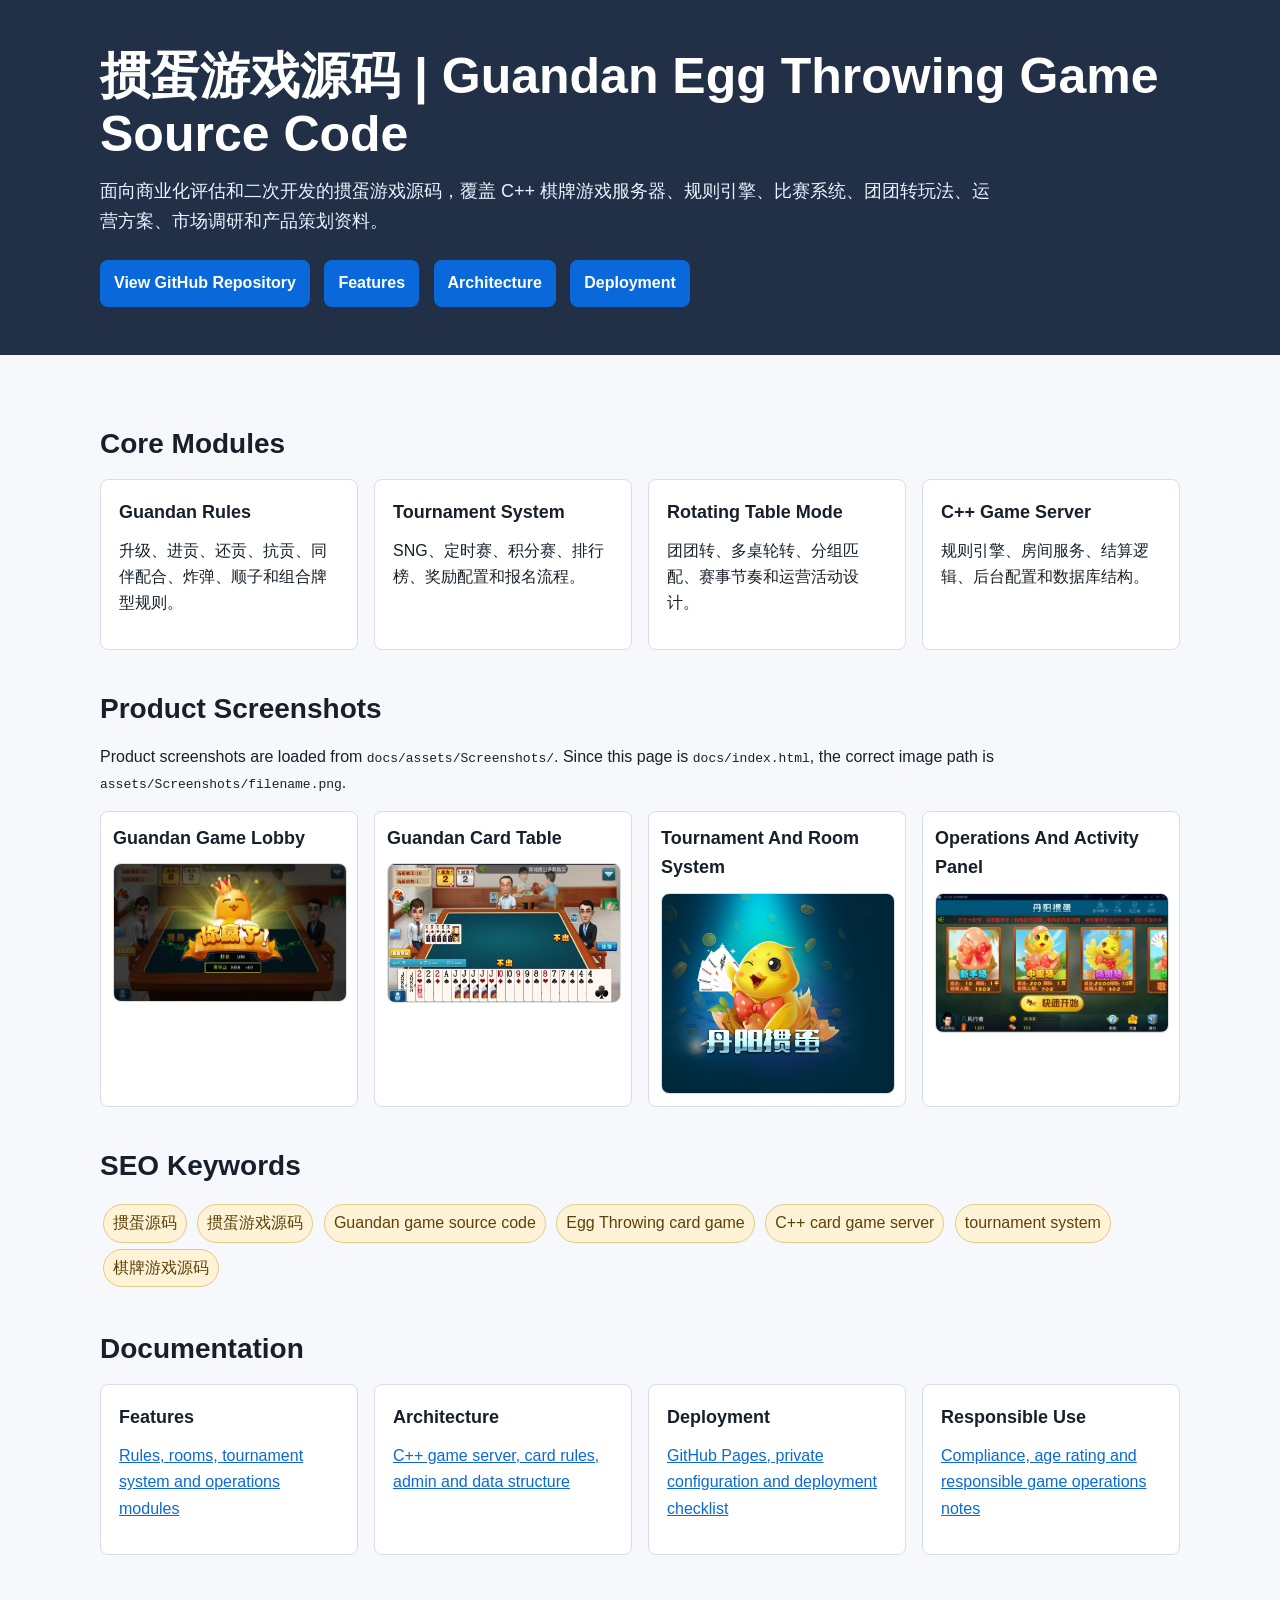
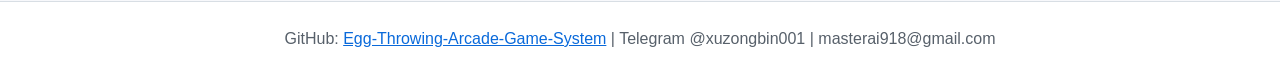
==== docs/index.html @ d01513a2 "Add files via upload" ====
<!doctype html>
<html lang="zh-CN">
<head>
  <meta charset="utf-8">
  <meta name="viewport" content="width=device-width, initial-scale=1">
  <title>Guandan Egg Throwing Game Source Code</title>
  <meta name="description" content="掼蛋游戏源码，Guandan and Egg Throwing arcade card game source code with C++ rule engine, tournament system, rotating-table gameplay, operations plan and market research documents.">
  <meta name="keywords" content="掼蛋源码, 掼蛋游戏源码, Guandan game source code, Egg Throwing card game, C++ card game server, 棋牌游戏源码, tournament system, multiplayer card game">
  <link rel="canonical" href="https://masterai-top.github.io/Egg-Throwing-Arcade-Game-System/">
  <style>
    body {
      font-family: Arial, "Microsoft YaHei", sans-serif;
      margin: 0;
      color: #17202a;
      background: #f7f8fb;
      line-height: 1.65;
    }
    header {
      background: #213047;
      color: white;
      padding: 48px 20px;
    }
    main {
      max-width: 1080px;
      margin: 0 auto;
      padding: 30px 20px 46px;
    }
    .wrap {
      max-width: 1080px;
      margin: 0 auto;
    }
    h1 {
      margin: 0 0 14px;
      font-size: clamp(30px, 5vw, 50px);
      line-height: 1.15;
      letter-spacing: 0;
    }
    h2 {
      margin: 36px 0 12px;
      font-size: 28px;
      letter-spacing: 0;
    }
    h3 {
      margin: 0 0 10px;
      font-size: 18px;
      letter-spacing: 0;
    }
    p {
      margin: 0 0 14px;
    }
    .lead {
      max-width: 900px;
      color: #eaf2ff;
      font-size: 18px;
    }
    .grid {
      display: grid;
      grid-template-columns: repeat(auto-fit, minmax(240px, 1fr));
      gap: 16px;
    }
    .card {
      background: white;
      border: 1px solid #d8dee4;
      border-radius: 8px;
      padding: 18px;
    }
    .screenshot-card {
      padding: 12px;
    }
    .screenshot-card img {
      display: block;
      width: 100%;
      height: auto;
      border-radius: 8px;
      border: 1px solid #d8dee4;
      background: #fff;
    }
    .tag {
      display: inline-block;
      background: #fff3d7;
      border: 1px solid #e4ca85;
      border-radius: 999px;
      padding: 5px 9px;
      margin: 3px;
      color: #5c4209;
    }
    a {
      color: #0969da;
    }
    .button {
      display: inline-block;
      margin: 10px 10px 0 0;
      padding: 10px 14px;
      border-radius: 8px;
      color: #fff;
      background: #0969da;
      text-decoration: none;
      font-weight: 700;
    }
    footer {
      padding: 24px 20px;
      text-align: center;
      color: #57606a;
      background: white;
      border-top: 1px solid #d8dee4;
    }
  </style>
</head>
<body>
  <header>
    <div class="wrap">
      <h1>掼蛋游戏源码 | Guandan Egg Throwing Game Source Code</h1>
      <p class="lead">面向商业化评估和二次开发的掼蛋游戏源码，覆盖 C++ 棋牌游戏服务器、规则引擎、比赛系统、团团转玩法、运营方案、市场调研和产品策划资料。</p>
      <a class="button" href="https://github.com/masterai-top/Egg-Throwing-Arcade-Game-System">View GitHub Repository</a>
      <a class="button" href="features.html">Features</a>
      <a class="button" href="architecture.html">Architecture</a>
      <a class="button" href="deployment.html">Deployment</a>
    </div>
  </header>

  <main>
    <section>
      <h2>Core Modules</h2>
      <div class="grid">
        <div class="card"><h3>Guandan Rules</h3><p>升级、进贡、还贡、抗贡、同伴配合、炸弹、顺子和组合牌型规则。</p></div>
        <div class="card"><h3>Tournament System</h3><p>SNG、定时赛、积分赛、排行榜、奖励配置和报名流程。</p></div>
        <div class="card"><h3>Rotating Table Mode</h3><p>团团转、多桌轮转、分组匹配、赛事节奏和运营活动设计。</p></div>
        <div class="card"><h3>C++ Game Server</h3><p>规则引擎、房间服务、结算逻辑、后台配置和数据库结构。</p></div>
      </div>
    </section>

    <section>
      <h2>Product Screenshots</h2>
      <p>Product screenshots are loaded from <code>docs/assets/Screenshots/</code>. Since this page is <code>docs/index.html</code>, the correct image path is <code>assets/Screenshots/filename.png</code>.</p>
      <div class="grid">
        <div class="card screenshot-card">
          <h3>Guandan Game Lobby</h3>
          <img src="assets/Screenshots/111.png" alt="Guandan Egg Throwing Arcade Game System Lobby Screenshot" loading="lazy">
        </div>
        <div class="card screenshot-card">
          <h3>Guandan Card Table</h3>
          <img src="assets/Screenshots/222.png" alt="Guandan card game source code table gameplay screenshot" loading="lazy">
        </div>
        <div class="card screenshot-card">
          <h3>Tournament And Room System</h3>
          <img src="assets/Screenshots/3333.png" alt="Guandan tournament room system source code screenshot" loading="lazy">
        </div>
        <div class="card screenshot-card">
          <h3>Operations And Activity Panel</h3>
          <img src="assets/Screenshots/4444.png" alt="Egg Throwing arcade card game operations activity panel screenshot" loading="lazy">
        </div>
      </div>
    </section>

    <section>
      <h2>SEO Keywords</h2>
      <p>
        <span class="tag">掼蛋源码</span>
        <span class="tag">掼蛋游戏源码</span>
        <span class="tag">Guandan game source code</span>
        <span class="tag">Egg Throwing card game</span>
        <span class="tag">C++ card game server</span>
        <span class="tag">tournament system</span>
        <span class="tag">棋牌游戏源码</span>
      </p>
    </section>

    <section>
      <h2>Documentation</h2>
      <div class="grid">
        <div class="card"><h3>Features</h3><p><a href="features.html">Rules, rooms, tournament system and operations modules</a></p></div>
        <div class="card"><h3>Architecture</h3><p><a href="architecture.html">C++ game server, card rules, admin and data structure</a></p></div>
        <div class="card"><h3>Deployment</h3><p><a href="deployment.html">GitHub Pages, private configuration and deployment checklist</a></p></div>
        <div class="card"><h3>Responsible Use</h3><p><a href="responsible-use.html">Compliance, age rating and responsible game operations notes</a></p></div>
      </div>
    </section>
  </main>

  <footer>
    GitHub: <a href="https://github.com/masterai-top/Egg-Throwing-Arcade-Game-System">Egg-Throwing-Arcade-Game-System</a>
    | Telegram @xuzongbin001 | masterai918@gmail.com
  </footer>
</body>
</html>
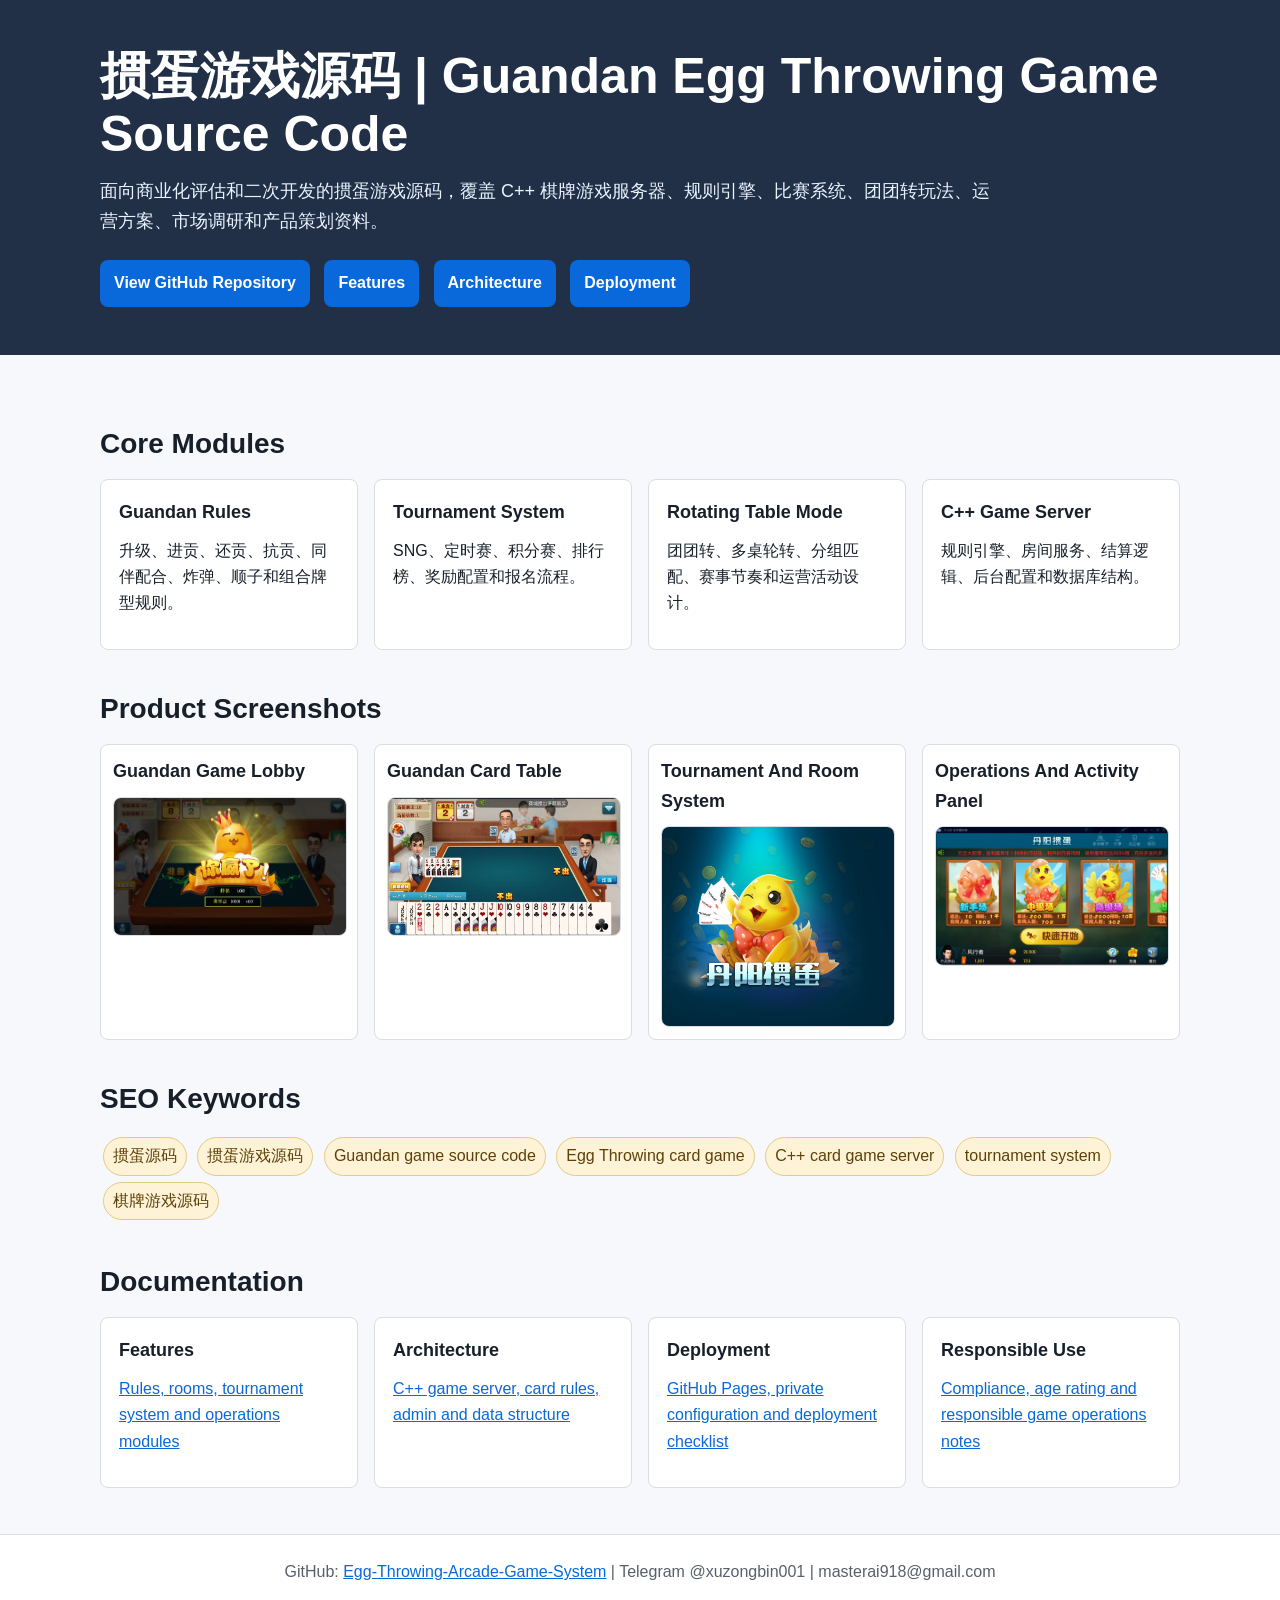
==== commit 4c06f0ea: "Update index.html" ====
--- a/docs/index.html
+++ b/docs/index.html
@@ -1,6 +1,7 @@
 <!doctype html>
 <html lang="zh-CN">
 <head>
+  <meta name="google-site-verification" content="rrp5Uvgzi-1-rMxUBfhV3wjlNrFqzwnqiA4e3qsOLEM" />
   <meta charset="utf-8">
   <meta name="viewport" content="width=device-width, initial-scale=1">
   <title>Guandan Egg Throwing Game Source Code</title>
@@ -131,7 +132,7 @@
 
     <section>
       <h2>Product Screenshots</h2>
-      <p>Product screenshots are loaded from <code>docs/assets/Screenshots/</code>. Since this page is <code>docs/index.html</code>, the correct image path is <code>assets/Screenshots/filename.png</code>.</p>
+
       <div class="grid">
         <div class="card screenshot-card">
           <h3>Guandan Game Lobby</h3>
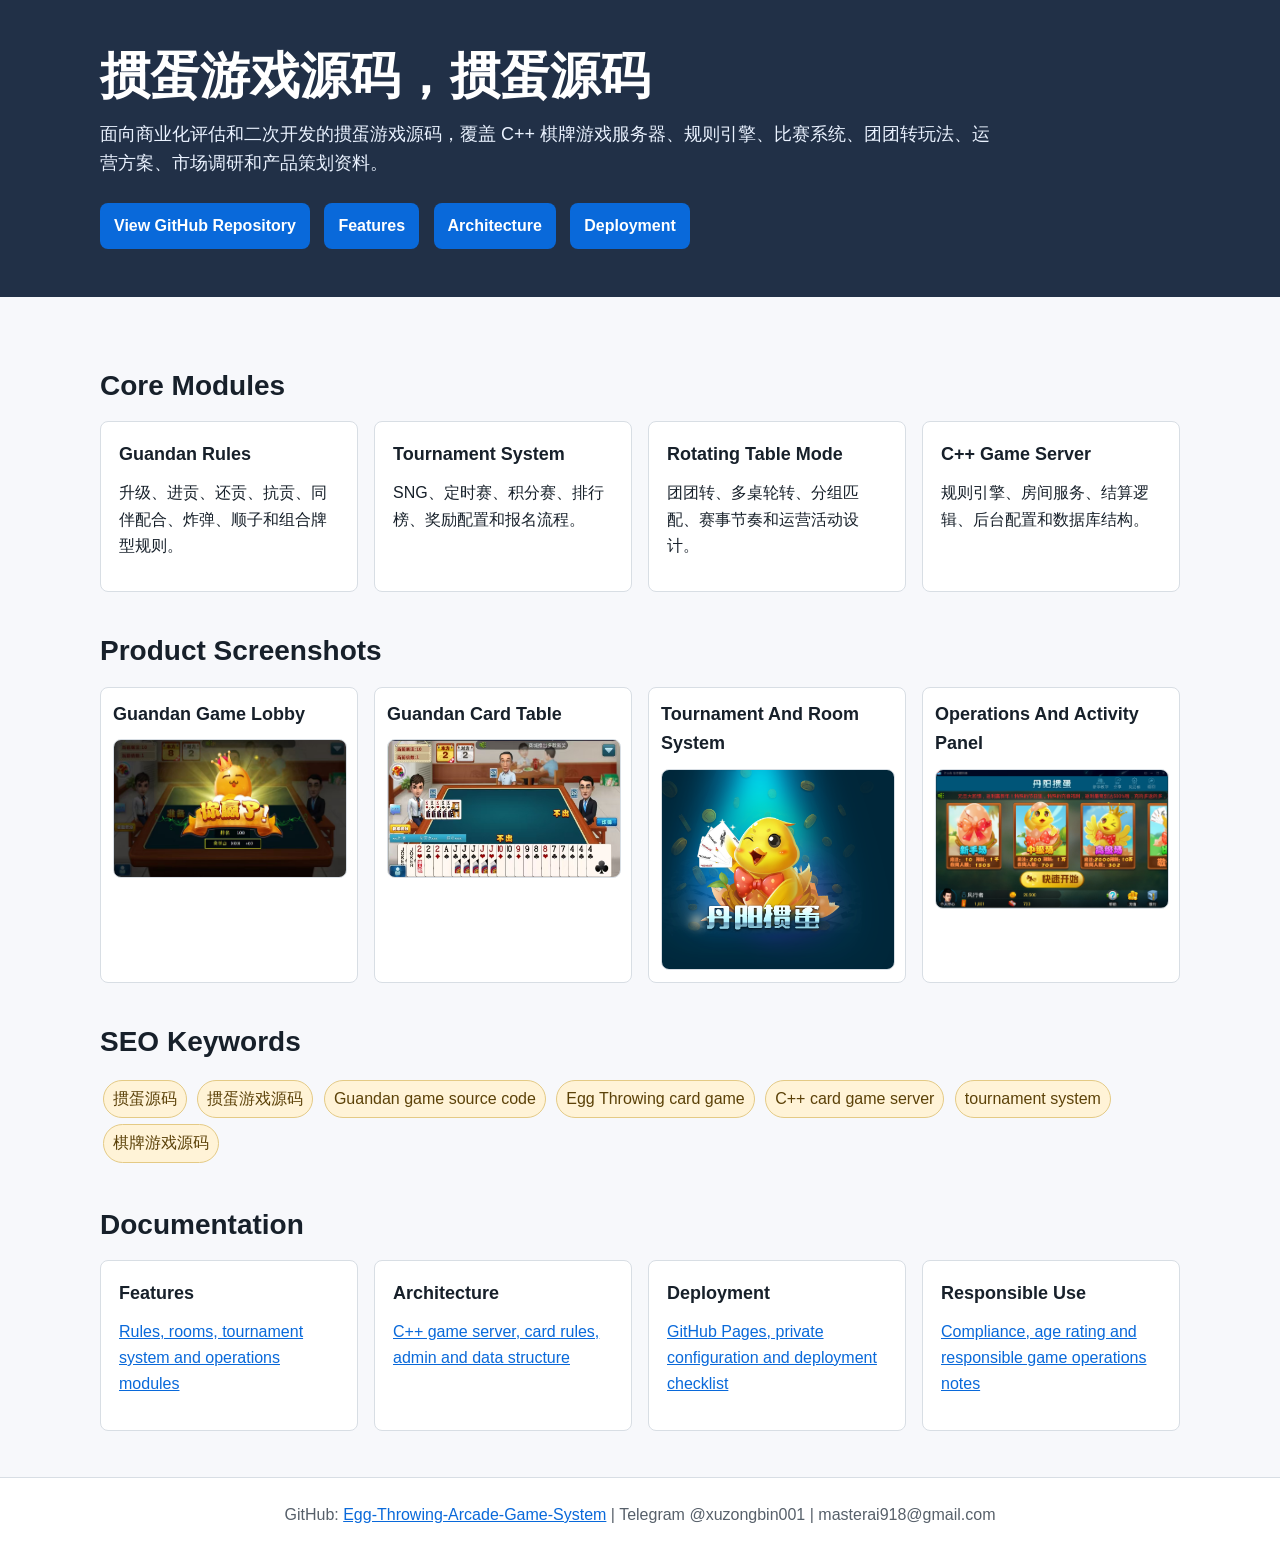
==== commit e49da7d8: "Update index.html" ====
--- a/docs/index.html
+++ b/docs/index.html
@@ -4,9 +4,9 @@
   <meta name="google-site-verification" content="rrp5Uvgzi-1-rMxUBfhV3wjlNrFqzwnqiA4e3qsOLEM" />
   <meta charset="utf-8">
   <meta name="viewport" content="width=device-width, initial-scale=1">
-  <title>Guandan Egg Throwing Game Source Code</title>
-  <meta name="description" content="掼蛋游戏源码，Guandan and Egg Throwing arcade card game source code with C++ rule engine, tournament system, rotating-table gameplay, operations plan and market research documents.">
-  <meta name="keywords" content="掼蛋源码, 掼蛋游戏源码, Guandan game source code, Egg Throwing card game, C++ card game server, 棋牌游戏源码, tournament system, multiplayer card game">
+  <title>掼蛋游戏源码，掼蛋源码</title>
+  <meta name="description" content="掼蛋游戏源码，支持 C++ 规则引擎、比赛系统、团团转玩法、运营后台和商业化部署.">
+  <meta name="keywords" content="掼蛋源码, Egg Throwing Game Source Code, Guandan Game Source Code, C++ card game server, arcade game source code">
   <link rel="canonical" href="https://masterai-top.github.io/Egg-Throwing-Arcade-Game-System/">
   <style>
     body {
@@ -110,7 +110,7 @@
 <body>
   <header>
     <div class="wrap">
-      <h1>掼蛋游戏源码 | Guandan Egg Throwing Game Source Code</h1>
+      <h1>掼蛋游戏源码，掼蛋源码</h1>
       <p class="lead">面向商业化评估和二次开发的掼蛋游戏源码，覆盖 C++ 棋牌游戏服务器、规则引擎、比赛系统、团团转玩法、运营方案、市场调研和产品策划资料。</p>
       <a class="button" href="https://github.com/masterai-top/Egg-Throwing-Arcade-Game-System">View GitHub Repository</a>
       <a class="button" href="features.html">Features</a>
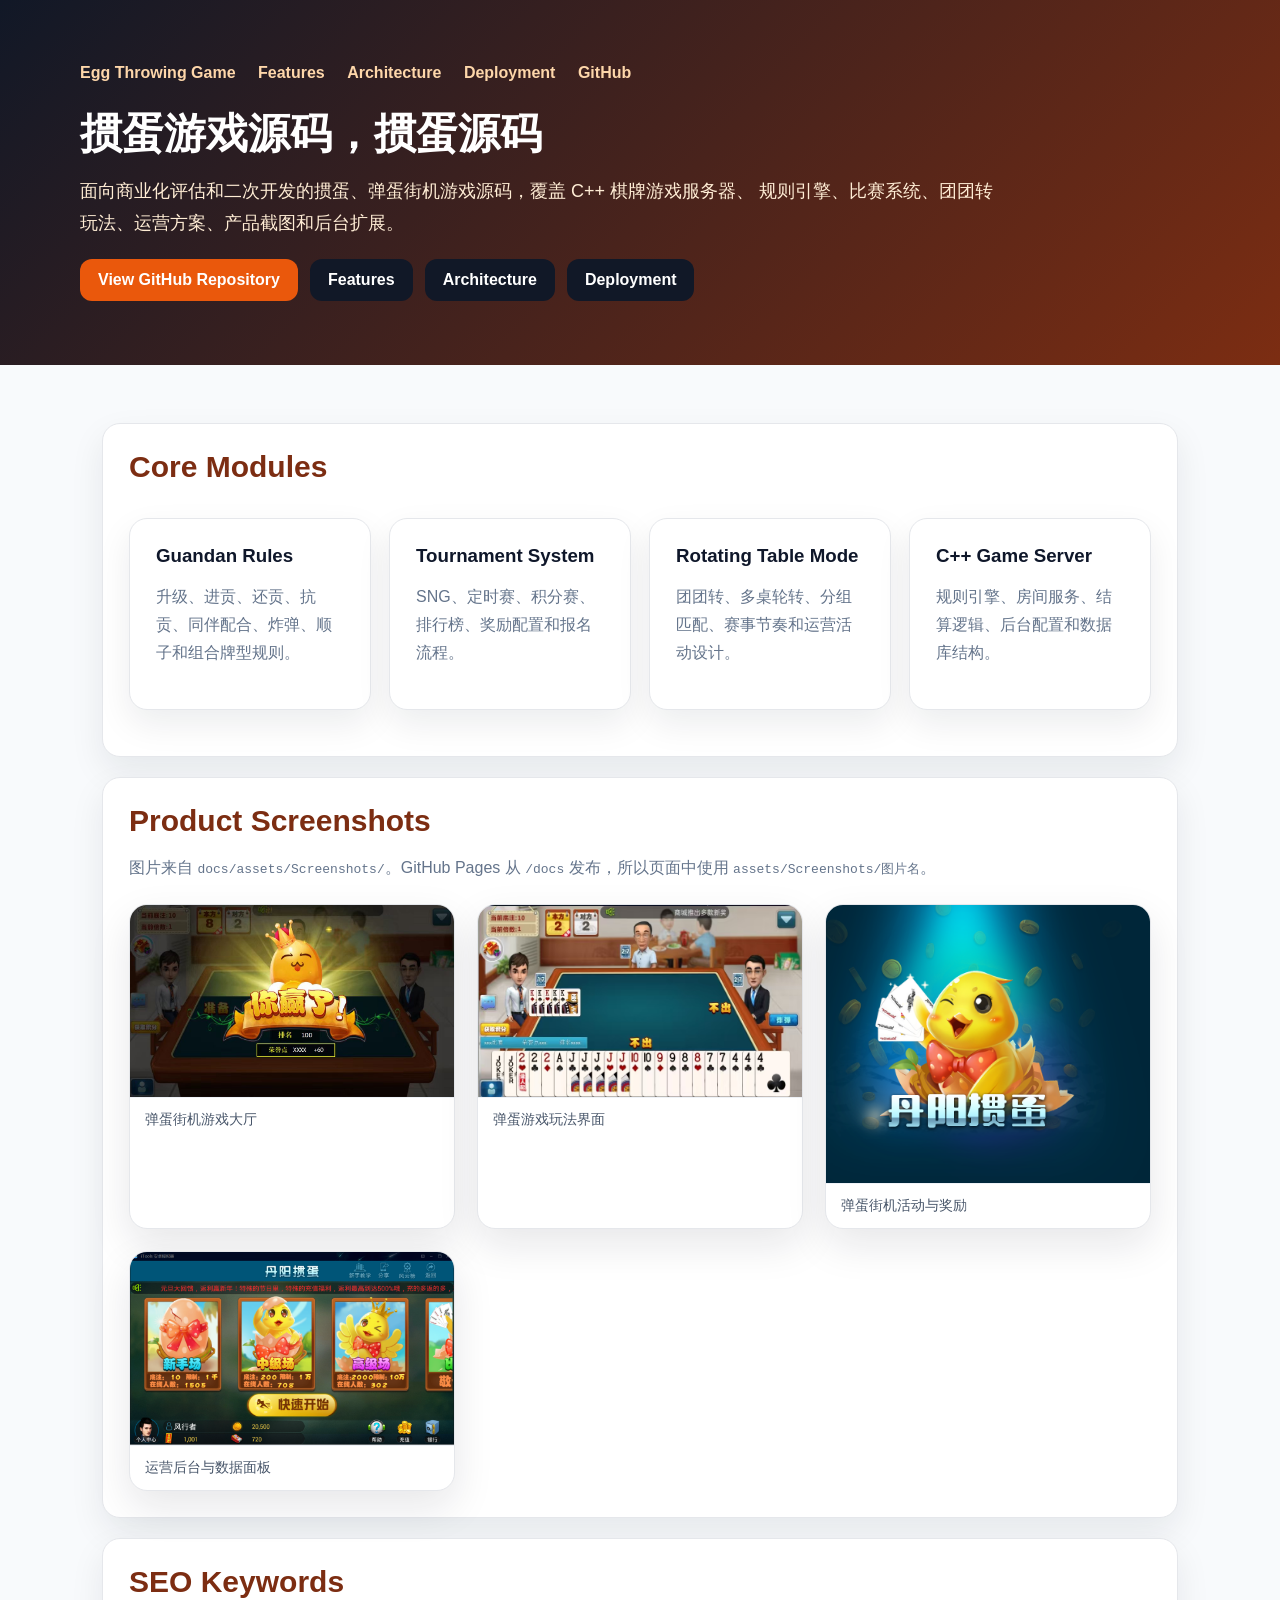
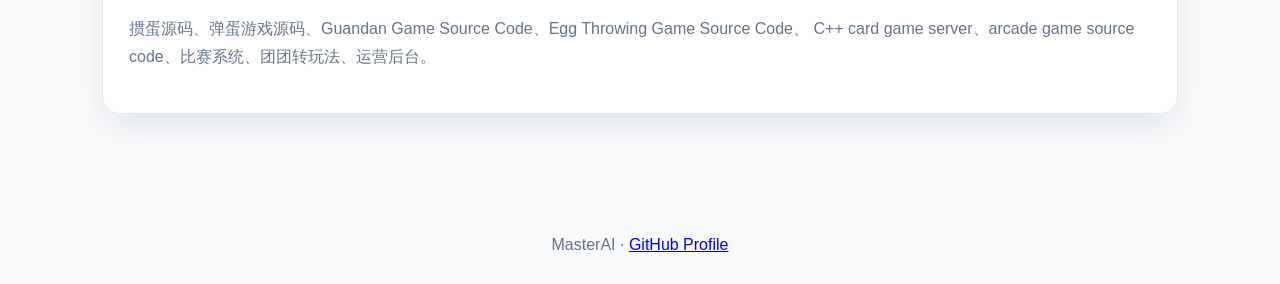
==== commit 19899025: "Add files via upload" ====
--- a/docs/index.html
+++ b/docs/index.html
@@ -1,185 +1,288 @@
-<!doctype html>
-<html lang="zh-CN">
-<head>
-  <meta name="google-site-verification" content="rrp5Uvgzi-1-rMxUBfhV3wjlNrFqzwnqiA4e3qsOLEM" />
-  <meta charset="utf-8">
-  <meta name="viewport" content="width=device-width, initial-scale=1">
-  <title>掼蛋游戏源码，掼蛋源码</title>
-  <meta name="description" content="掼蛋游戏源码，支持 C++ 规则引擎、比赛系统、团团转玩法、运营后台和商业化部署.">
-  <meta name="keywords" content="掼蛋源码, Egg Throwing Game Source Code, Guandan Game Source Code, C++ card game server, arcade game source code">
-  <link rel="canonical" href="https://masterai-top.github.io/Egg-Throwing-Arcade-Game-System/">
-  <style>
-    body {
-      font-family: Arial, "Microsoft YaHei", sans-serif;
-      margin: 0;
-      color: #17202a;
-      background: #f7f8fb;
-      line-height: 1.65;
-    }
-    header {
-      background: #213047;
-      color: white;
-      padding: 48px 20px;
-    }
-    main {
-      max-width: 1080px;
-      margin: 0 auto;
-      padding: 30px 20px 46px;
-    }
-    .wrap {
-      max-width: 1080px;
-      margin: 0 auto;
-    }
-    h1 {
-      margin: 0 0 14px;
-      font-size: clamp(30px, 5vw, 50px);
-      line-height: 1.15;
-      letter-spacing: 0;
-    }
-    h2 {
-      margin: 36px 0 12px;
-      font-size: 28px;
-      letter-spacing: 0;
-    }
-    h3 {
-      margin: 0 0 10px;
-      font-size: 18px;
-      letter-spacing: 0;
-    }
-    p {
-      margin: 0 0 14px;
-    }
-    .lead {
-      max-width: 900px;
-      color: #eaf2ff;
-      font-size: 18px;
-    }
-    .grid {
-      display: grid;
-      grid-template-columns: repeat(auto-fit, minmax(240px, 1fr));
-      gap: 16px;
-    }
-    .card {
-      background: white;
-      border: 1px solid #d8dee4;
-      border-radius: 8px;
-      padding: 18px;
-    }
-    .screenshot-card {
-      padding: 12px;
-    }
-    .screenshot-card img {
-      display: block;
-      width: 100%;
-      height: auto;
-      border-radius: 8px;
-      border: 1px solid #d8dee4;
-      background: #fff;
-    }
-    .tag {
-      display: inline-block;
-      background: #fff3d7;
-      border: 1px solid #e4ca85;
-      border-radius: 999px;
-      padding: 5px 9px;
-      margin: 3px;
-      color: #5c4209;
-    }
-    a {
-      color: #0969da;
-    }
-    .button {
-      display: inline-block;
-      margin: 10px 10px 0 0;
-      padding: 10px 14px;
-      border-radius: 8px;
-      color: #fff;
-      background: #0969da;
-      text-decoration: none;
-      font-weight: 700;
-    }
-    footer {
-      padding: 24px 20px;
-      text-align: center;
-      color: #57606a;
-      background: white;
-      border-top: 1px solid #d8dee4;
-    }
-  </style>
-</head>
-<body>
-  <header>
-    <div class="wrap">
-      <h1>掼蛋游戏源码，掼蛋源码</h1>
-      <p class="lead">面向商业化评估和二次开发的掼蛋游戏源码，覆盖 C++ 棋牌游戏服务器、规则引擎、比赛系统、团团转玩法、运营方案、市场调研和产品策划资料。</p>
-      <a class="button" href="https://github.com/masterai-top/Egg-Throwing-Arcade-Game-System">View GitHub Repository</a>
-      <a class="button" href="features.html">Features</a>
-      <a class="button" href="architecture.html">Architecture</a>
-      <a class="button" href="deployment.html">Deployment</a>
-    </div>
-  </header>
-
-  <main>
-    <section>
-      <h2>Core Modules</h2>
-      <div class="grid">
-        <div class="card"><h3>Guandan Rules</h3><p>升级、进贡、还贡、抗贡、同伴配合、炸弹、顺子和组合牌型规则。</p></div>
-        <div class="card"><h3>Tournament System</h3><p>SNG、定时赛、积分赛、排行榜、奖励配置和报名流程。</p></div>
-        <div class="card"><h3>Rotating Table Mode</h3><p>团团转、多桌轮转、分组匹配、赛事节奏和运营活动设计。</p></div>
-        <div class="card"><h3>C++ Game Server</h3><p>规则引擎、房间服务、结算逻辑、后台配置和数据库结构。</p></div>
-      </div>
-    </section>
-
-    <section>
-      <h2>Product Screenshots</h2>
-
-      <div class="grid">
-        <div class="card screenshot-card">
-          <h3>Guandan Game Lobby</h3>
-          <img src="assets/Screenshots/111.png" alt="Guandan Egg Throwing Arcade Game System Lobby Screenshot" loading="lazy">
-        </div>
-        <div class="card screenshot-card">
-          <h3>Guandan Card Table</h3>
-          <img src="assets/Screenshots/222.png" alt="Guandan card game source code table gameplay screenshot" loading="lazy">
-        </div>
-        <div class="card screenshot-card">
-          <h3>Tournament And Room System</h3>
-          <img src="assets/Screenshots/3333.png" alt="Guandan tournament room system source code screenshot" loading="lazy">
-        </div>
-        <div class="card screenshot-card">
-          <h3>Operations And Activity Panel</h3>
-          <img src="assets/Screenshots/4444.png" alt="Egg Throwing arcade card game operations activity panel screenshot" loading="lazy">
-        </div>
-      </div>
-    </section>
-
-    <section>
-      <h2>SEO Keywords</h2>
-      <p>
-        <span class="tag">掼蛋源码</span>
-        <span class="tag">掼蛋游戏源码</span>
-        <span class="tag">Guandan game source code</span>
-        <span class="tag">Egg Throwing card game</span>
-        <span class="tag">C++ card game server</span>
-        <span class="tag">tournament system</span>
-        <span class="tag">棋牌游戏源码</span>
-      </p>
-    </section>
-
-    <section>
-      <h2>Documentation</h2>
-      <div class="grid">
-        <div class="card"><h3>Features</h3><p><a href="features.html">Rules, rooms, tournament system and operations modules</a></p></div>
-        <div class="card"><h3>Architecture</h3><p><a href="architecture.html">C++ game server, card rules, admin and data structure</a></p></div>
-        <div class="card"><h3>Deployment</h3><p><a href="deployment.html">GitHub Pages, private configuration and deployment checklist</a></p></div>
-        <div class="card"><h3>Responsible Use</h3><p><a href="responsible-use.html">Compliance, age rating and responsible game operations notes</a></p></div>
-      </div>
-    </section>
-  </main>
-
-  <footer>
-    GitHub: <a href="https://github.com/masterai-top/Egg-Throwing-Arcade-Game-System">Egg-Throwing-Arcade-Game-System</a>
-    | Telegram @xuzongbin001 | masterai918@gmail.com
-  </footer>
-</body>
-</html>
+<!doctype html>
+<html lang="zh-CN">
+<head>
+  <meta name="google-site-verification" content="rrp5Uvgzi-1-rMxUBfhV3wjlNrFqzwnqiA4e3qsOLEM">
+  <meta charset="utf-8">
+  <meta name="viewport" content="width=device-width, initial-scale=1">
+
+  <title>掼蛋游戏源码，掼蛋源码</title>
+  <meta name="description" content="掼蛋弹蛋街机游戏源码，支持 C++ 规则引擎、比赛系统、团团转玩法、运营后台和商业化部署。">
+  <meta name="keywords" content="掼蛋源码, 弹蛋游戏源码, Egg Throwing Game Source Code, Guandan Game Source Code, C++ card game server, arcade game source code">
+  <meta name="robots" content="index,follow,max-image-preview:large">
+  <link rel="canonical" href="https://masterai-top.github.io/Egg-Throwing-Arcade-Game-System/">
+
+  <meta property="og:type" content="website">
+  <meta property="og:title" content="Guandan Egg Throwing Game Source Code">
+  <meta property="og:description" content="掼蛋弹蛋街机游戏源码，支持 C++ 规则引擎、比赛系统、团团转玩法和运营后台。">
+  <meta property="og:url" content="https://masterai-top.github.io/Egg-Throwing-Arcade-Game-System/">
+  <meta property="og:image" content="https://masterai-top.github.io/Egg-Throwing-Arcade-Game-System/assets/Screenshots/111.png">
+  <meta name="twitter:card" content="summary_large_image">
+
+  <style>
+    :root {
+      --bg: #f8fafc;
+      --card: #ffffff;
+      --text: #172033;
+      --muted: #64748b;
+      --primary: #b45309;
+      --primary-dark: #7c2d12;
+      --line: #e5e7eb;
+    }
+
+    * { box-sizing: border-box; }
+
+    body {
+      margin: 0;
+      font-family: Arial, Helvetica, sans-serif;
+      background: var(--bg);
+      color: var(--text);
+    }
+
+    header {
+      padding: 64px 24px;
+      background: linear-gradient(135deg, #111827, #7c2d12);
+      color: #fff;
+    }
+
+    .wrap {
+      max-width: 1120px;
+      margin: 0 auto;
+    }
+
+    nav {
+      margin-bottom: 28px;
+    }
+
+    nav a {
+      color: #fed7aa;
+      margin-right: 18px;
+      text-decoration: none;
+      font-weight: 700;
+    }
+
+    h1 {
+      font-size: 42px;
+      line-height: 1.15;
+      margin: 18px 0 14px;
+    }
+
+    header p {
+      max-width: 920px;
+      color: #ffedd5;
+      font-size: 18px;
+      line-height: 1.75;
+    }
+
+    main {
+      max-width: 1120px;
+      margin: 0 auto;
+      padding: 38px 22px 72px;
+    }
+
+    h2 {
+      color: var(--primary-dark);
+      font-size: 30px;
+      margin: 0 0 14px;
+    }
+
+    h3 {
+      margin: 0 0 10px;
+      color: #0f172a;
+    }
+
+    p, li {
+      color: var(--muted);
+      line-height: 1.75;
+    }
+
+    .card {
+      background: var(--card);
+      border: 1px solid var(--line);
+      border-radius: 18px;
+      padding: 26px;
+      margin: 20px 0;
+      box-shadow: 0 14px 34px rgba(15, 23, 42, .08);
+    }
+
+    .grid {
+      display: grid;
+      grid-template-columns: repeat(auto-fit, minmax(240px, 1fr));
+      gap: 18px;
+    }
+
+    .actions {
+      display: flex;
+      flex-wrap: wrap;
+      gap: 12px;
+      margin-top: 20px;
+    }
+
+    .button {
+      display: inline-block;
+      padding: 12px 18px;
+      border-radius: 12px;
+      background: #ea580c;
+      color: #fff;
+      text-decoration: none;
+      font-weight: 700;
+    }
+
+    .button.secondary {
+      background: #111827;
+    }
+
+    .gallery {
+      display: grid;
+      grid-template-columns: repeat(auto-fit, minmax(260px, 1fr));
+      gap: 22px;
+      margin-top: 22px;
+    }
+
+    .gallery figure {
+      margin: 0;
+      background: #fff;
+      border: 1px solid var(--line);
+      border-radius: 18px;
+      overflow: hidden;
+      box-shadow: 0 16px 40px rgba(15, 23, 42, .10);
+    }
+
+    .gallery img {
+      display: block;
+      width: 100%;
+      height: auto;
+      background: #eef2f7;
+    }
+
+    .gallery figcaption {
+      padding: 13px 15px;
+      color: #475569;
+      font-size: 14px;
+      border-top: 1px solid #eef2f7;
+    }
+
+    footer {
+      padding: 30px;
+      text-align: center;
+      color: var(--muted);
+    }
+  </style>
+
+  <script type="application/ld+json">
+  {
+    "@context": "https://schema.org",
+    "@graph": [
+      {
+        "@type": "SoftwareSourceCode",
+        "name": "Guandan Egg Throwing Game Source Code",
+        "alternateName": "掼蛋弹蛋游戏源码",
+        "description": "Guandan and Egg Throwing arcade game source code with C++ rule engine, tournament system, rotating table mode and admin backend.",
+        "codeRepository": "https://github.com/masterai-top/Egg-Throwing-Arcade-Game-System",
+        "url": "https://masterai-top.github.io/Egg-Throwing-Arcade-Game-System/",
+        "programmingLanguage": ["C++", "JavaScript", "HTML"],
+        "runtimePlatform": "Game server and web client",
+        "applicationCategory": "GameApplication",
+        "author": {
+          "@type": "Organization",
+          "name": "MasterAI",
+          "url": "https://github.com/masterai-top"
+        }
+      },
+      {
+        "@type": "WebPage",
+        "name": "掼蛋弹蛋游戏源码",
+        "url": "https://masterai-top.github.io/Egg-Throwing-Arcade-Game-System/",
+        "description": "掼蛋弹蛋街机游戏源码，支持 C++ 规则引擎、比赛系统、团团转玩法、运营后台和商业化部署。",
+        "image": "https://masterai-top.github.io/Egg-Throwing-Arcade-Game-System/assets/Screenshots/111.png",
+        "inLanguage": "zh-CN"
+      }
+    ]
+  }
+  </script>
+</head>
+<body>
+  <header>
+    <div class="wrap">
+      <nav aria-label="主导航">
+        <a href="index.html">Egg Throwing Game</a>
+        <a href="features.html">Features</a>
+        <a href="architecture.html">Architecture</a>
+        <a href="deployment.html">Deployment</a>
+        <a href="https://github.com/masterai-top/Egg-Throwing-Arcade-Game-System">GitHub</a>
+      </nav>
+
+      <h1>掼蛋游戏源码，掼蛋源码</h1>
+      <p>
+        面向商业化评估和二次开发的掼蛋、弹蛋街机游戏源码，覆盖 C++ 棋牌游戏服务器、
+        规则引擎、比赛系统、团团转玩法、运营方案、产品截图和后台扩展。
+      </p>
+
+      <div class="actions">
+        <a class="button" href="https://github.com/masterai-top/Egg-Throwing-Arcade-Game-System">View GitHub Repository</a>
+        <a class="button secondary" href="features.html">Features</a>
+        <a class="button secondary" href="architecture.html">Architecture</a>
+        <a class="button secondary" href="deployment.html">Deployment</a>
+      </div>
+    </div>
+  </header>
+
+  <main>
+    <section class="card">
+      <h2>Core Modules</h2>
+      <div class="grid">
+        <div class="card">
+          <h3>Guandan Rules</h3>
+          <p>升级、进贡、还贡、抗贡、同伴配合、炸弹、顺子和组合牌型规则。</p>
+        </div>
+        <div class="card">
+          <h3>Tournament System</h3>
+          <p>SNG、定时赛、积分赛、排行榜、奖励配置和报名流程。</p>
+        </div>
+        <div class="card">
+          <h3>Rotating Table Mode</h3>
+          <p>团团转、多桌轮转、分组匹配、赛事节奏和运营活动设计。</p>
+        </div>
+        <div class="card">
+          <h3>C++ Game Server</h3>
+          <p>规则引擎、房间服务、结算逻辑、后台配置和数据库结构。</p>
+        </div>
+      </div>
+    </section>
+
+    <section class="card" id="screenshots">
+      <h2>Product Screenshots</h2>
+      <p>图片来自 <code>docs/assets/Screenshots/</code>。GitHub Pages 从 <code>/docs</code> 发布，所以页面中使用 <code>assets/Screenshots/图片名</code>。</p>
+      <div class="gallery">
+        <figure>
+          <img loading="lazy" src="assets/Screenshots/111.png" alt="弹蛋街机游戏大厅">
+          <figcaption>弹蛋街机游戏大厅</figcaption>
+        </figure>
+        <figure>
+          <img loading="lazy" src="assets/Screenshots/222.png" alt="弹蛋游戏玩法界面">
+          <figcaption>弹蛋游戏玩法界面</figcaption>
+        </figure>
+        <figure>
+          <img loading="lazy" src="assets/Screenshots/3333.png" alt="弹蛋街机活动与奖励">
+          <figcaption>弹蛋街机活动与奖励</figcaption>
+        </figure>
+        <figure>
+          <img loading="lazy" src="assets/Screenshots/4444.png" alt="运营后台与数据面板">
+          <figcaption>运营后台与数据面板</figcaption>
+        </figure>
+      </div>
+    </section>
+
+    <section class="card">
+      <h2>SEO Keywords</h2>
+      <p>
+        掼蛋源码、弹蛋游戏源码、Guandan Game Source Code、Egg Throwing Game Source Code、
+        C++ card game server、arcade game source code、比赛系统、团团转玩法、运营后台。
+      </p>
+    </section>
+  </main>
+
+  <footer>
+    MasterAI · <a href="https://github.com/masterai-top">GitHub Profile</a>
+  </footer>
+</body>
+</html>
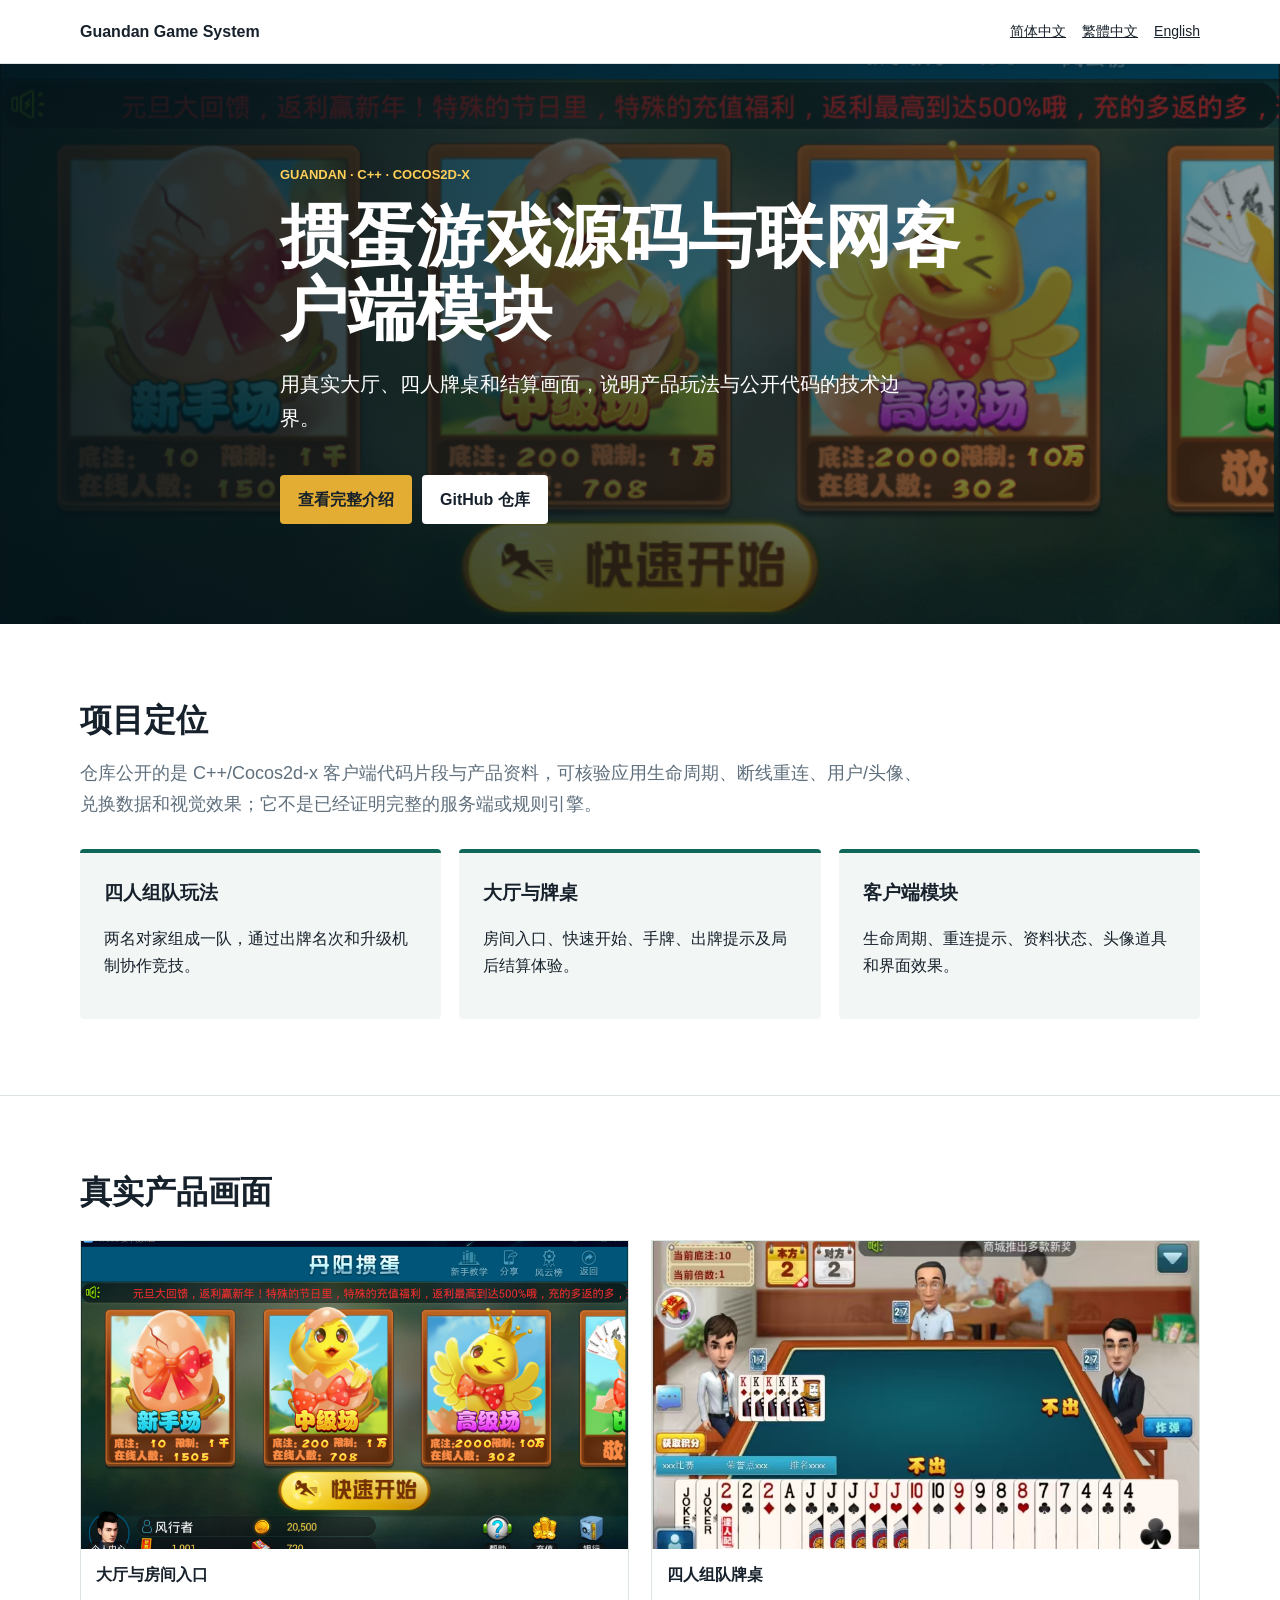
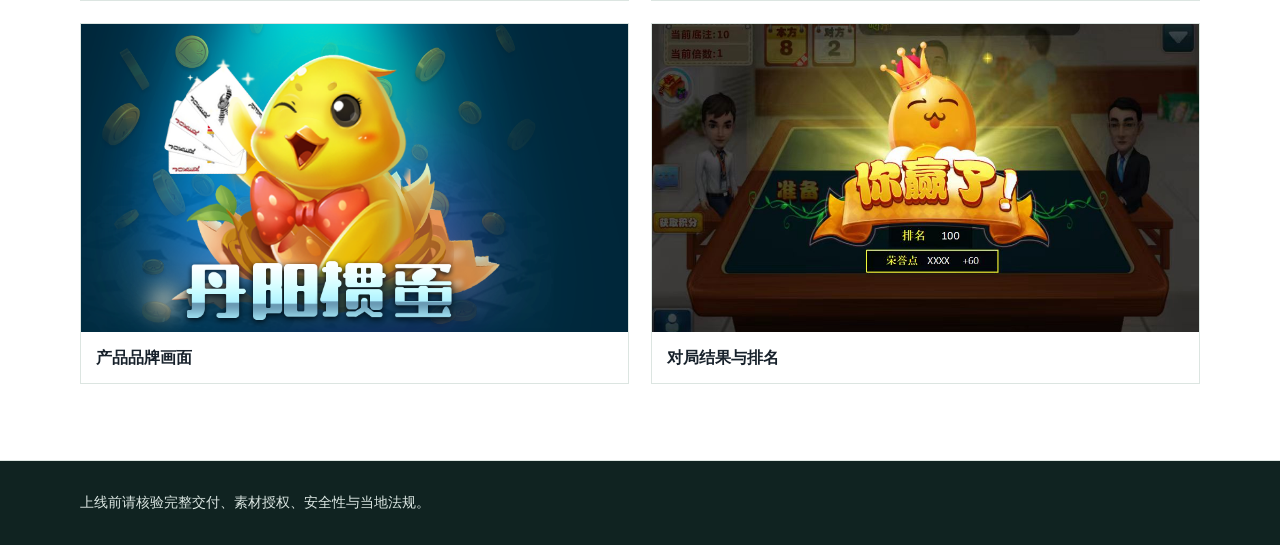
==== commit cbcec052: "Add files via upload" ====
--- a/docs/index.html
+++ b/docs/index.html
@@ -1,288 +1 @@
-<!doctype html>
-<html lang="zh-CN">
-<head>
-  <meta name="google-site-verification" content="rrp5Uvgzi-1-rMxUBfhV3wjlNrFqzwnqiA4e3qsOLEM">
-  <meta charset="utf-8">
-  <meta name="viewport" content="width=device-width, initial-scale=1">
-
-  <title>掼蛋游戏源码，掼蛋源码</title>
-  <meta name="description" content="掼蛋弹蛋街机游戏源码，支持 C++ 规则引擎、比赛系统、团团转玩法、运营后台和商业化部署。">
-  <meta name="keywords" content="掼蛋源码, 弹蛋游戏源码, Egg Throwing Game Source Code, Guandan Game Source Code, C++ card game server, arcade game source code">
-  <meta name="robots" content="index,follow,max-image-preview:large">
-  <link rel="canonical" href="https://masterai-top.github.io/Egg-Throwing-Arcade-Game-System/">
-
-  <meta property="og:type" content="website">
-  <meta property="og:title" content="Guandan Egg Throwing Game Source Code">
-  <meta property="og:description" content="掼蛋弹蛋街机游戏源码，支持 C++ 规则引擎、比赛系统、团团转玩法和运营后台。">
-  <meta property="og:url" content="https://masterai-top.github.io/Egg-Throwing-Arcade-Game-System/">
-  <meta property="og:image" content="https://masterai-top.github.io/Egg-Throwing-Arcade-Game-System/assets/Screenshots/111.png">
-  <meta name="twitter:card" content="summary_large_image">
-
-  <style>
-    :root {
-      --bg: #f8fafc;
-      --card: #ffffff;
-      --text: #172033;
-      --muted: #64748b;
-      --primary: #b45309;
-      --primary-dark: #7c2d12;
-      --line: #e5e7eb;
-    }
-
-    * { box-sizing: border-box; }
-
-    body {
-      margin: 0;
-      font-family: Arial, Helvetica, sans-serif;
-      background: var(--bg);
-      color: var(--text);
-    }
-
-    header {
-      padding: 64px 24px;
-      background: linear-gradient(135deg, #111827, #7c2d12);
-      color: #fff;
-    }
-
-    .wrap {
-      max-width: 1120px;
-      margin: 0 auto;
-    }
-
-    nav {
-      margin-bottom: 28px;
-    }
-
-    nav a {
-      color: #fed7aa;
-      margin-right: 18px;
-      text-decoration: none;
-      font-weight: 700;
-    }
-
-    h1 {
-      font-size: 42px;
-      line-height: 1.15;
-      margin: 18px 0 14px;
-    }
-
-    header p {
-      max-width: 920px;
-      color: #ffedd5;
-      font-size: 18px;
-      line-height: 1.75;
-    }
-
-    main {
-      max-width: 1120px;
-      margin: 0 auto;
-      padding: 38px 22px 72px;
-    }
-
-    h2 {
-      color: var(--primary-dark);
-      font-size: 30px;
-      margin: 0 0 14px;
-    }
-
-    h3 {
-      margin: 0 0 10px;
-      color: #0f172a;
-    }
-
-    p, li {
-      color: var(--muted);
-      line-height: 1.75;
-    }
-
-    .card {
-      background: var(--card);
-      border: 1px solid var(--line);
-      border-radius: 18px;
-      padding: 26px;
-      margin: 20px 0;
-      box-shadow: 0 14px 34px rgba(15, 23, 42, .08);
-    }
-
-    .grid {
-      display: grid;
-      grid-template-columns: repeat(auto-fit, minmax(240px, 1fr));
-      gap: 18px;
-    }
-
-    .actions {
-      display: flex;
-      flex-wrap: wrap;
-      gap: 12px;
-      margin-top: 20px;
-    }
-
-    .button {
-      display: inline-block;
-      padding: 12px 18px;
-      border-radius: 12px;
-      background: #ea580c;
-      color: #fff;
-      text-decoration: none;
-      font-weight: 700;
-    }
-
-    .button.secondary {
-      background: #111827;
-    }
-
-    .gallery {
-      display: grid;
-      grid-template-columns: repeat(auto-fit, minmax(260px, 1fr));
-      gap: 22px;
-      margin-top: 22px;
-    }
-
-    .gallery figure {
-      margin: 0;
-      background: #fff;
-      border: 1px solid var(--line);
-      border-radius: 18px;
-      overflow: hidden;
-      box-shadow: 0 16px 40px rgba(15, 23, 42, .10);
-    }
-
-    .gallery img {
-      display: block;
-      width: 100%;
-      height: auto;
-      background: #eef2f7;
-    }
-
-    .gallery figcaption {
-      padding: 13px 15px;
-      color: #475569;
-      font-size: 14px;
-      border-top: 1px solid #eef2f7;
-    }
-
-    footer {
-      padding: 30px;
-      text-align: center;
-      color: var(--muted);
-    }
-  </style>
-
-  <script type="application/ld+json">
-  {
-    "@context": "https://schema.org",
-    "@graph": [
-      {
-        "@type": "SoftwareSourceCode",
-        "name": "Guandan Egg Throwing Game Source Code",
-        "alternateName": "掼蛋弹蛋游戏源码",
-        "description": "Guandan and Egg Throwing arcade game source code with C++ rule engine, tournament system, rotating table mode and admin backend.",
-        "codeRepository": "https://github.com/masterai-top/Egg-Throwing-Arcade-Game-System",
-        "url": "https://masterai-top.github.io/Egg-Throwing-Arcade-Game-System/",
-        "programmingLanguage": ["C++", "JavaScript", "HTML"],
-        "runtimePlatform": "Game server and web client",
-        "applicationCategory": "GameApplication",
-        "author": {
-          "@type": "Organization",
-          "name": "MasterAI",
-          "url": "https://github.com/masterai-top"
-        }
-      },
-      {
-        "@type": "WebPage",
-        "name": "掼蛋弹蛋游戏源码",
-        "url": "https://masterai-top.github.io/Egg-Throwing-Arcade-Game-System/",
-        "description": "掼蛋弹蛋街机游戏源码，支持 C++ 规则引擎、比赛系统、团团转玩法、运营后台和商业化部署。",
-        "image": "https://masterai-top.github.io/Egg-Throwing-Arcade-Game-System/assets/Screenshots/111.png",
-        "inLanguage": "zh-CN"
-      }
-    ]
-  }
-  </script>
-</head>
-<body>
-  <header>
-    <div class="wrap">
-      <nav aria-label="主导航">
-        <a href="index.html">Egg Throwing Game</a>
-        <a href="features.html">Features</a>
-        <a href="architecture.html">Architecture</a>
-        <a href="deployment.html">Deployment</a>
-        <a href="https://github.com/masterai-top/Egg-Throwing-Arcade-Game-System">GitHub</a>
-      </nav>
-
-      <h1>掼蛋游戏源码，掼蛋源码</h1>
-      <p>
-        面向商业化评估和二次开发的掼蛋、弹蛋街机游戏源码，覆盖 C++ 棋牌游戏服务器、
-        规则引擎、比赛系统、团团转玩法、运营方案、产品截图和后台扩展。
-      </p>
-
-      <div class="actions">
-        <a class="button" href="https://github.com/masterai-top/Egg-Throwing-Arcade-Game-System">View GitHub Repository</a>
-        <a class="button secondary" href="features.html">Features</a>
-        <a class="button secondary" href="architecture.html">Architecture</a>
-        <a class="button secondary" href="deployment.html">Deployment</a>
-      </div>
-    </div>
-  </header>
-
-  <main>
-    <section class="card">
-      <h2>Core Modules</h2>
-      <div class="grid">
-        <div class="card">
-          <h3>Guandan Rules</h3>
-          <p>升级、进贡、还贡、抗贡、同伴配合、炸弹、顺子和组合牌型规则。</p>
-        </div>
-        <div class="card">
-          <h3>Tournament System</h3>
-          <p>SNG、定时赛、积分赛、排行榜、奖励配置和报名流程。</p>
-        </div>
-        <div class="card">
-          <h3>Rotating Table Mode</h3>
-          <p>团团转、多桌轮转、分组匹配、赛事节奏和运营活动设计。</p>
-        </div>
-        <div class="card">
-          <h3>C++ Game Server</h3>
-          <p>规则引擎、房间服务、结算逻辑、后台配置和数据库结构。</p>
-        </div>
-      </div>
-    </section>
-
-    <section class="card" id="screenshots">
-      <h2>Product Screenshots</h2>
-      <p>图片来自 <code>docs/assets/Screenshots/</code>。GitHub Pages 从 <code>/docs</code> 发布，所以页面中使用 <code>assets/Screenshots/图片名</code>。</p>
-      <div class="gallery">
-        <figure>
-          <img loading="lazy" src="assets/Screenshots/111.png" alt="弹蛋街机游戏大厅">
-          <figcaption>弹蛋街机游戏大厅</figcaption>
-        </figure>
-        <figure>
-          <img loading="lazy" src="assets/Screenshots/222.png" alt="弹蛋游戏玩法界面">
-          <figcaption>弹蛋游戏玩法界面</figcaption>
-        </figure>
-        <figure>
-          <img loading="lazy" src="assets/Screenshots/3333.png" alt="弹蛋街机活动与奖励">
-          <figcaption>弹蛋街机活动与奖励</figcaption>
-        </figure>
-        <figure>
-          <img loading="lazy" src="assets/Screenshots/4444.png" alt="运营后台与数据面板">
-          <figcaption>运营后台与数据面板</figcaption>
-        </figure>
-      </div>
-    </section>
-
-    <section class="card">
-      <h2>SEO Keywords</h2>
-      <p>
-        掼蛋源码、弹蛋游戏源码、Guandan Game Source Code、Egg Throwing Game Source Code、
-        C++ card game server、arcade game source code、比赛系统、团团转玩法、运营后台。
-      </p>
-    </section>
-  </main>
-
-  <footer>
-    MasterAI · <a href="https://github.com/masterai-top">GitHub Profile</a>
-  </footer>
-</body>
-</html>
+<!doctype html><html lang="zh-CN"><head><meta charset="utf-8"><meta name="viewport" content="width=device-width,initial-scale=1"><title>掼蛋游戏源码｜C++ Cocos2d-x 客户端与联网大厅</title><meta name="description" content="掼蛋游戏源码图文介绍：四人组队玩法、大厅与牌桌体验，以及 C++ Cocos2d-x 客户端、断线重连、用户数据和特效模块。"><link rel="canonical" href="https://masterai-top.github.io/Egg-Throwing-Arcade-Game-System/"><link rel="alternate" hreflang="zh-CN" href="https://masterai-top.github.io/Egg-Throwing-Arcade-Game-System/zh-cn/"><link rel="alternate" hreflang="zh-TW" href="https://masterai-top.github.io/Egg-Throwing-Arcade-Game-System/zh-tw/"><link rel="alternate" hreflang="en" href="https://masterai-top.github.io/Egg-Throwing-Arcade-Game-System/en/"><link rel="alternate" hreflang="x-default" href="https://masterai-top.github.io/Egg-Throwing-Arcade-Game-System/"><meta property="og:title" content="掼蛋游戏源码与 C++ 客户端模块"><meta property="og:image" content="https://masterai-top.github.io/Egg-Throwing-Arcade-Game-System/assets/images/guandan-lobby.png"><link rel="stylesheet" href="assets/style.css"></head><body><nav><div class="wrap nav"><a class="brand" href="./">Guandan Game System</a><div class="lang"><a href="zh-cn/">简体中文</a><a href="zh-tw/">繁體中文</a><a href="en/">English</a></div></div></nav><header class="hero"><div class="wrap hero-copy"><div class="eyebrow">GUANDAN · C++ · COCOS2D-X</div><h1>掼蛋游戏源码与联网客户端模块</h1><p>用真实大厅、四人牌桌和结算画面，说明产品玩法与公开代码的技术边界。</p><a class="button" href="zh-cn/">查看完整介绍</a><a class="button alt" href="https://github.com/masterai-top/Egg-Throwing-Arcade-Game-System">GitHub 仓库</a></div></header><main><section><div class="wrap"><h2>项目定位</h2><p class="lead">仓库公开的是 C++/Cocos2d-x 客户端代码片段与产品资料，可核验应用生命周期、断线重连、用户/头像、兑换数据和视觉效果；它不是已经证明完整的服务端或规则引擎。</p><div class="cards"><article class="card"><h3>四人组队玩法</h3><p>两名对家组成一队，通过出牌名次和升级机制协作竞技。</p></article><article class="card"><h3>大厅与牌桌</h3><p>房间入口、快速开始、手牌、出牌提示及局后结算体验。</p></article><article class="card"><h3>客户端模块</h3><p>生命周期、重连提示、资料状态、头像道具和界面效果。</p></article></div></div></section><section><div class="wrap"><h2>真实产品画面</h2><div class="gallery"><figure><img src="assets/images/guandan-lobby.png" alt="掼蛋游戏大厅"><figcaption>大厅与房间入口</figcaption></figure><figure><img src="assets/images/guandan-table.png" alt="掼蛋四人牌桌"><figcaption>四人组队牌桌</figcaption></figure><figure><img src="assets/images/guandan-brand.png" alt="掼蛋产品品牌画面"><figcaption>产品品牌画面</figcaption></figure><figure><img src="assets/images/guandan-result.png" alt="掼蛋结算界面"><figcaption>对局结果与排名</figcaption></figure></div></div></section></main><footer class="footer"><div class="wrap">上线前请核验完整交付、素材授权、安全性与当地法规。</div></footer></body></html>
--- a/docs/assets/style.css
+++ b/docs/assets/style.css
@@ -0,0 +1 @@
+:root{--ink:#17212b;--muted:#60707d;--paper:#fff;--soft:#f2f6f5;--line:#dce5e1;--green:#0e6757;--gold:#e2ad32;--red:#a6382d}*{box-sizing:border-box}html{scroll-behavior:smooth}body{margin:0;color:var(--ink);background:var(--paper);font-family:Inter,"Noto Sans SC","Microsoft YaHei",Arial,sans-serif;line-height:1.7}a{color:inherit}.wrap{width:min(1120px,calc(100% - 40px));margin:auto}nav{height:64px;border-bottom:1px solid var(--line);background:#fff;display:flex;align-items:center}.nav{display:flex;align-items:center;justify-content:space-between;gap:24px}.brand{font-weight:800;text-decoration:none}.lang{display:flex;gap:16px;font-size:14px}.hero{min-height:560px;color:#fff;background:linear-gradient(90deg,rgba(4,20,26,.92),rgba(4,20,26,.42)),url("images/guandan-lobby.png") center/cover;display:flex;align-items:center}.hero-copy{max-width:720px;padding:80px 0}.eyebrow{font-size:13px;font-weight:800;color:#ffcf58}.hero h1{font-size:clamp(38px,6vw,68px);line-height:1.08;margin:14px 0;letter-spacing:0}.hero p{font-size:20px;max-width:650px}.button{display:inline-block;margin:20px 10px 0 0;padding:11px 18px;background:var(--gold);color:#17212b;text-decoration:none;font-weight:800;border-radius:4px}.button.alt{background:#fff}main section{padding:76px 0;border-bottom:1px solid var(--line)}h2{font-size:32px;line-height:1.25;margin:0 0 18px;letter-spacing:0}.lead{font-size:18px;color:var(--muted);max-width:850px}.cards{display:grid;grid-template-columns:repeat(3,1fr);gap:18px;margin-top:30px}.card{padding:24px;background:var(--soft);border-top:4px solid var(--green);border-radius:4px}.card h3{margin:0 0 8px}.flow{display:grid;grid-template-columns:repeat(6,1fr);margin-top:28px}.step{padding:20px 15px;border-left:1px solid var(--line);background:#f8faf9}.step b{display:block;color:var(--green);font-size:13px;margin-bottom:7px}.gallery{display:grid;grid-template-columns:repeat(2,1fr);gap:22px;margin-top:28px}.gallery figure{margin:0;border:1px solid var(--line);background:#fff}.gallery img{display:block;width:100%;aspect-ratio:16/9;object-fit:cover}.gallery figcaption{padding:12px 15px;font-weight:700}.tech{width:100%;border-collapse:collapse;margin-top:26px}.tech th,.tech td{text-align:left;padding:14px;border-bottom:1px solid var(--line)}.tech th{background:var(--soft)}.note{padding:18px;border-left:4px solid var(--gold);background:#fff8e5}.footer{padding:30px 0;background:#102321;color:#dce7e3;font-size:14px}@media(max-width:760px){.wrap{width:min(100% - 28px,1120px)}nav{height:auto;padding:14px 0}.nav{align-items:flex-start;flex-direction:column;gap:8px}.hero{min-height:500px}.hero-copy{padding:58px 0}.hero h1{font-size:38px}.hero p{font-size:17px}.cards,.gallery{grid-template-columns:1fr}.flow{grid-template-columns:1fr 1fr}.step{border-bottom:1px solid var(--line)}main section{padding:52px 0}h2{font-size:27px}.tech{font-size:13px}.tech th,.tech td{padding:10px 7px}}
